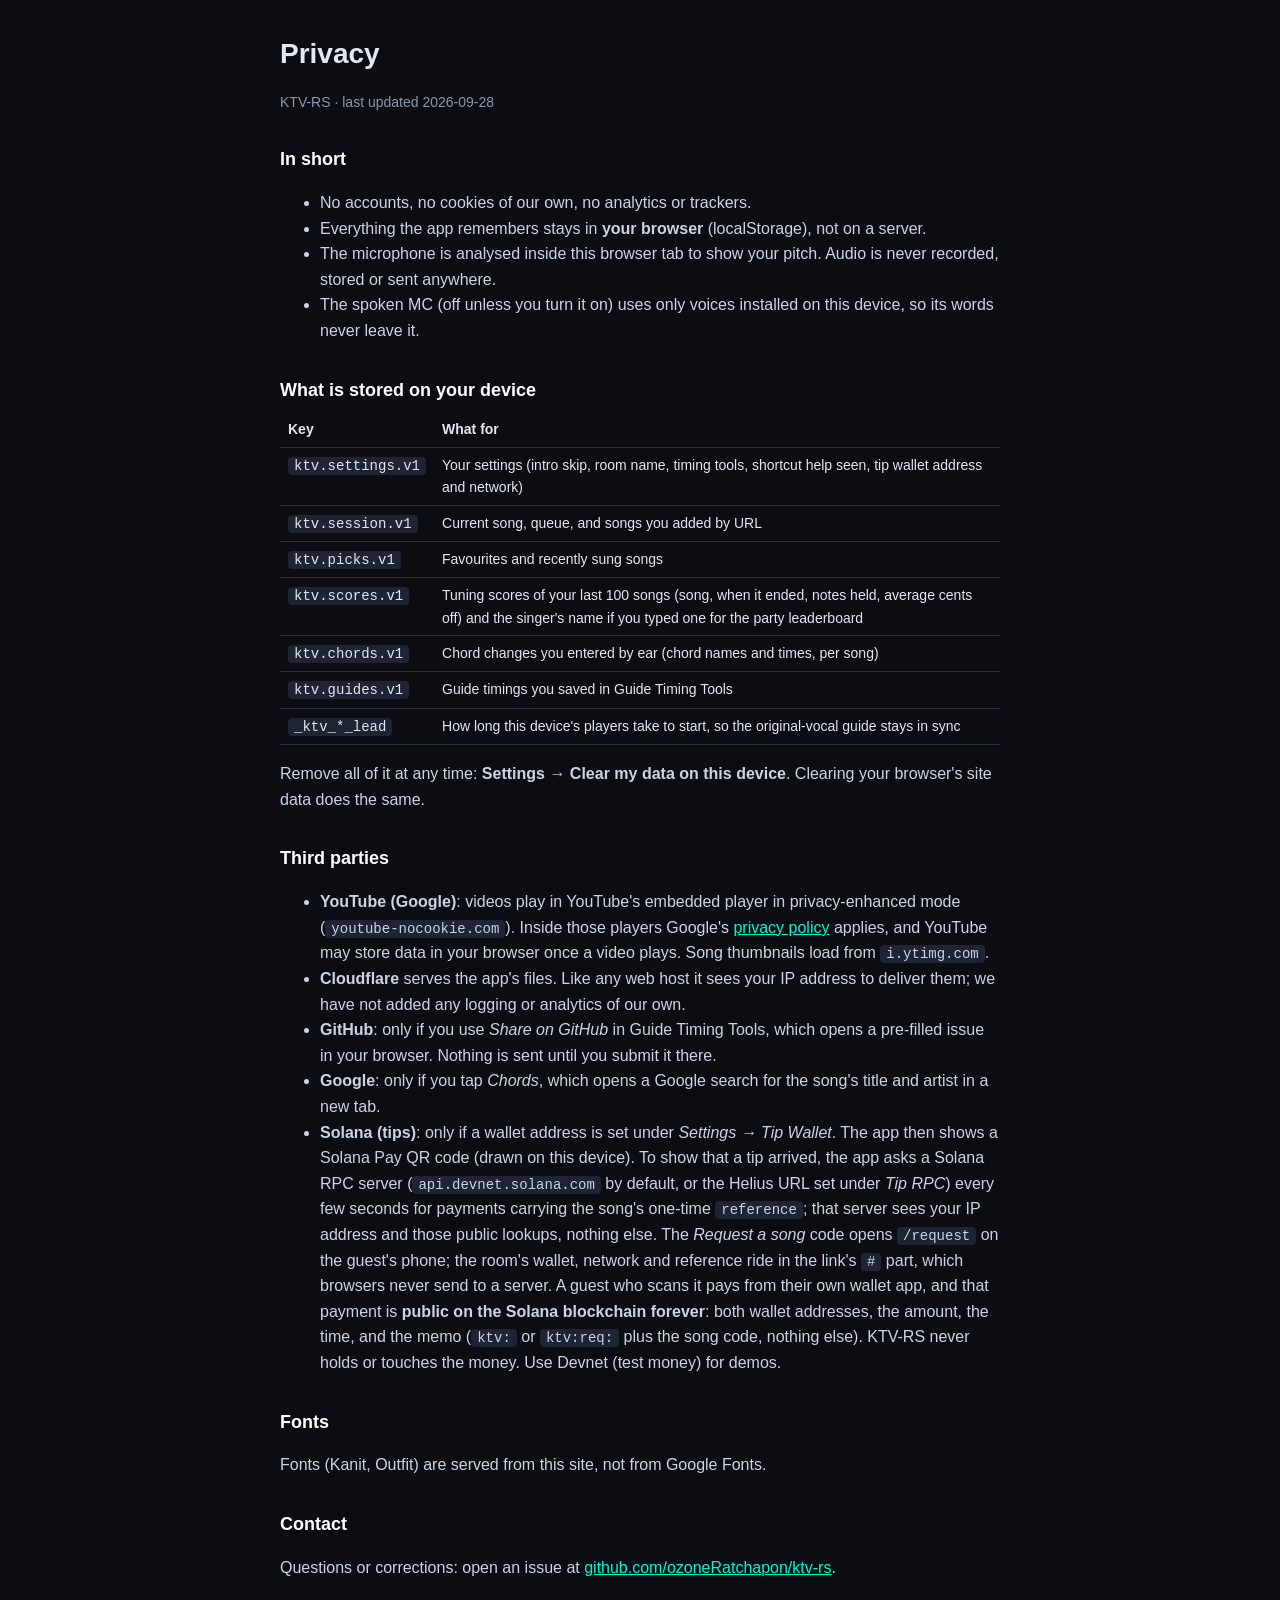
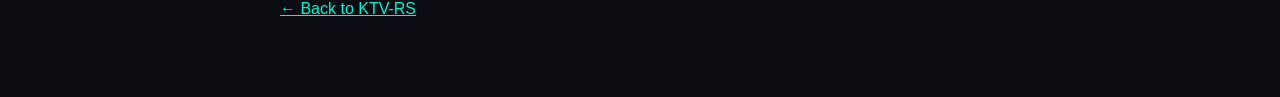
==== public/privacy.html @ 1d82f2d0 "feat: spoken MC (plan 003 A3) - template lines in Thai/English announce each song and the take score" ====
<!DOCTYPE html>
<html lang="en">
<head>
    <meta charset="UTF-8" />
    <meta name="viewport" content="width=device-width, initial-scale=1" />
    <title>Privacy · KTV-RS</title>
    <meta name="description" content="What KTV-RS stores, where, and what it never collects." />
    <link rel="icon" href="/favicon.ico" />
    <style>
        body { margin: 0; background: #0b0d13; color: #e2e8f0; font: 16px/1.6 -apple-system, BlinkMacSystemFont, "Segoe UI", Roboto, sans-serif; }
        main { max-width: 720px; margin: 0 auto; padding: 32px 20px 64px; }
        h1 { font-size: 28px; margin: 0 0 4px; }
        h2 { font-size: 18px; margin: 32px 0 8px; color: #ffffff; }
        p, li { color: #cbd5e1; }
        code { background: #1e2433; padding: 1px 6px; border-radius: 4px; font-size: 14px; }
        table { border-collapse: collapse; width: 100%; font-size: 14px; }
        th, td { text-align: left; padding: 6px 8px; border-bottom: 1px solid #2a3142; vertical-align: top; }
        a { color: #00f5d4; }
        .muted { color: #8a97ab; font-size: 14px; }
    </style>
</head>
<body>
<main>
    <h1>Privacy</h1>
    <p class="muted">KTV-RS · last updated 2026-09-28</p>

    <h2>In short</h2>
    <ul>
        <li>No accounts, no cookies of our own, no analytics or trackers.</li>
        <li>Everything the app remembers stays in <strong>your browser</strong> (localStorage), not on a server.</li>
        <li>The microphone is analysed inside this browser tab to show your pitch. Audio is never recorded, stored or sent anywhere.</li>
        <li>The spoken MC (off unless you turn it on) uses only voices installed on this device, so its words never leave it.</li>
    </ul>

    <h2>What is stored on your device</h2>
    <table>
        <tr><th>Key</th><th>What for</th></tr>
        <tr><td><code>ktv.settings.v1</code></td><td>Your settings (intro skip, room name, timing tools, shortcut help seen, tip wallet address and network)</td></tr>
        <tr><td><code>ktv.session.v1</code></td><td>Current song, queue, and songs you added by URL</td></tr>
        <tr><td><code>ktv.picks.v1</code></td><td>Favourites and recently sung songs</td></tr>
        <tr><td><code>ktv.scores.v1</code></td><td>Tuning scores of your last 100 songs (song, when it ended, notes held, average cents off) and the singer's name if you typed one for the party leaderboard</td></tr>
        <tr><td><code>ktv.chords.v1</code></td><td>Chord changes you entered by ear (chord names and times, per song)</td></tr>
        <tr><td><code>ktv.guides.v1</code></td><td>Guide timings you saved in Guide Timing Tools</td></tr>
        <tr><td><code>_ktv_*_lead</code></td><td>How long this device's players take to start, so the original-vocal guide stays in sync</td></tr>
    </table>
    <p>Remove all of it at any time: <strong>Settings → Clear my data on this device</strong>. Clearing your browser's site data does the same.</p>

    <h2>Third parties</h2>
    <ul>
        <li><strong>YouTube (Google)</strong>: videos play in YouTube's embedded player in privacy-enhanced mode
            (<code>youtube-nocookie.com</code>). Inside those players Google's
            <a href="https://policies.google.com/privacy" rel="noopener noreferrer">privacy policy</a> applies, and YouTube may store
            data in your browser once a video plays. Song thumbnails load from <code>i.ytimg.com</code>.</li>
        <li><strong>Cloudflare</strong> serves the app's files. Like any web host it sees your IP address to deliver them;
            we have not added any logging or analytics of our own.</li>
        <li><strong>GitHub</strong>: only if you use <em>Share on GitHub</em> in Guide Timing Tools, which opens a pre-filled issue
            in your browser. Nothing is sent until you submit it there.</li>
        <li><strong>Google</strong>: only if you tap <em>Chords</em>, which opens a Google search for the song's title and artist
            in a new tab.</li>
        <li><strong>Solana (tips)</strong>: only if a wallet address is set under <em>Settings → Tip Wallet</em>. The app then shows a
            Solana Pay QR code (drawn on this device). To show that a tip arrived, the app asks a Solana RPC server
            (<code>api.devnet.solana.com</code> by default, or the Helius URL set under <em>Tip RPC</em>) every few seconds
            for payments carrying the song's one-time <code>reference</code>; that server sees your IP address and those
            public lookups, nothing else. The <em>Request a song</em> code opens <code>/request</code> on the guest's
            phone; the room's wallet, network and reference ride in the link's <code>#</code> part, which browsers never send
            to a server. A guest who scans it pays from their own wallet app, and that
            payment is <strong>public on the Solana blockchain forever</strong>: both wallet addresses, the amount, the time, and the memo
            (<code>ktv:</code> or <code>ktv:req:</code> plus the song code, nothing else). KTV-RS never holds or touches the money. Use Devnet (test money)
            for demos.</li>
    </ul>

    <h2>Fonts</h2>
    <p>Fonts (Kanit, Outfit) are served from this site, not from Google Fonts.</p>

    <h2>Contact</h2>
    <p>Questions or corrections: open an issue at
        <a href="https://github.com/ozoneRatchapon/ktv-rs/issues" rel="noopener noreferrer">github.com/ozoneRatchapon/ktv-rs</a>.</p>

    <p><a href="/">← Back to KTV-RS</a></p>
</main>
</body>
</html>
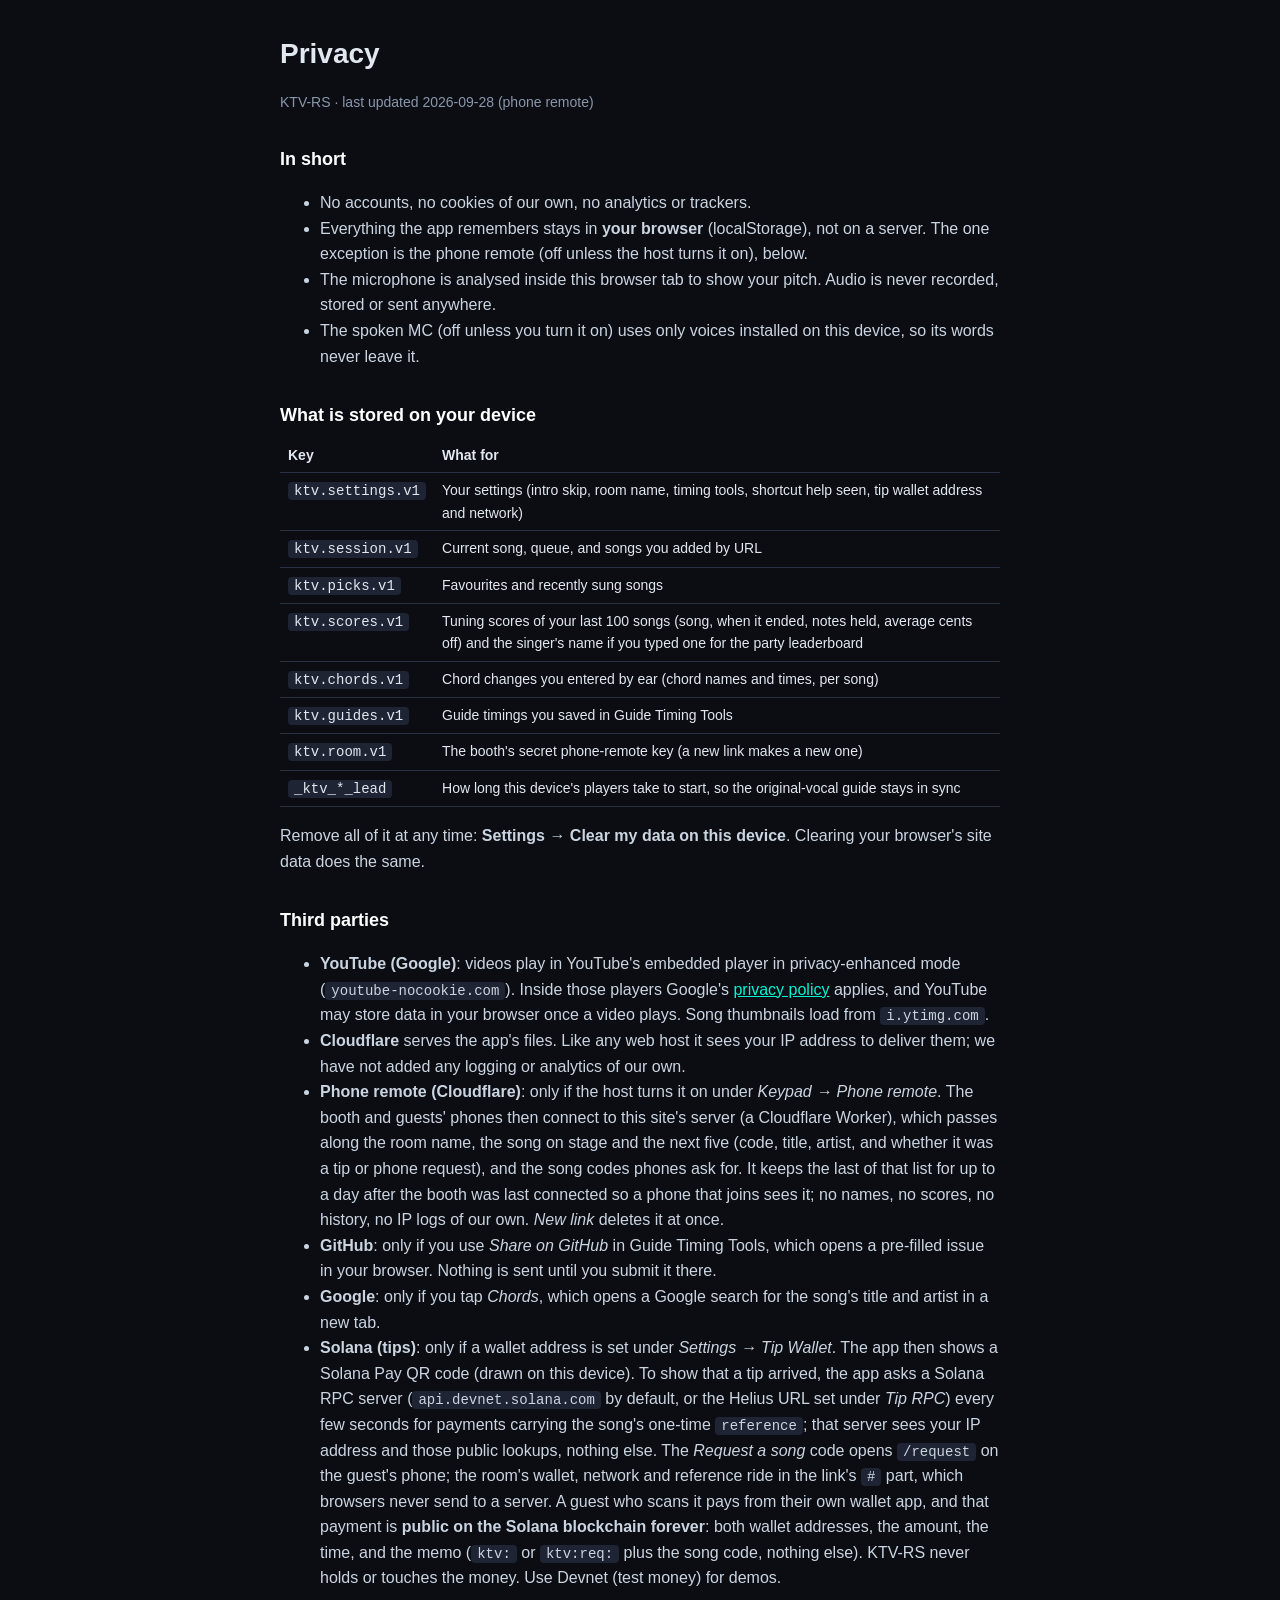
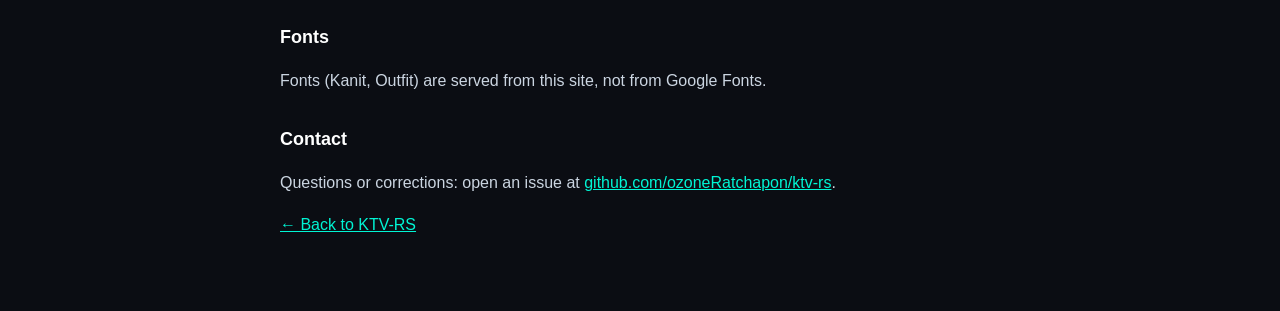
==== commit 3e83c691: "feat: phone remote over a Cloudflare Worker + Durable Object room (queue from a phone; skip/pause/re" ====
--- a/public/privacy.html
+++ b/public/privacy.html
@@ -22,12 +22,13 @@
 <body>
 <main>
     <h1>Privacy</h1>
-    <p class="muted">KTV-RS · last updated 2026-09-28</p>
+    <p class="muted">KTV-RS · last updated 2026-09-28 (phone remote)</p>
 
     <h2>In short</h2>
     <ul>
         <li>No accounts, no cookies of our own, no analytics or trackers.</li>
-        <li>Everything the app remembers stays in <strong>your browser</strong> (localStorage), not on a server.</li>
+        <li>Everything the app remembers stays in <strong>your browser</strong> (localStorage), not on a server. The one exception
+            is the phone remote (off unless the host turns it on), below.</li>
         <li>The microphone is analysed inside this browser tab to show your pitch. Audio is never recorded, stored or sent anywhere.</li>
         <li>The spoken MC (off unless you turn it on) uses only voices installed on this device, so its words never leave it.</li>
     </ul>
@@ -41,6 +42,7 @@
         <tr><td><code>ktv.scores.v1</code></td><td>Tuning scores of your last 100 songs (song, when it ended, notes held, average cents off) and the singer's name if you typed one for the party leaderboard</td></tr>
         <tr><td><code>ktv.chords.v1</code></td><td>Chord changes you entered by ear (chord names and times, per song)</td></tr>
         <tr><td><code>ktv.guides.v1</code></td><td>Guide timings you saved in Guide Timing Tools</td></tr>
+        <tr><td><code>ktv.room.v1</code></td><td>The booth's secret phone-remote key (a new link makes a new one)</td></tr>
         <tr><td><code>_ktv_*_lead</code></td><td>How long this device's players take to start, so the original-vocal guide stays in sync</td></tr>
     </table>
     <p>Remove all of it at any time: <strong>Settings → Clear my data on this device</strong>. Clearing your browser's site data does the same.</p>
@@ -53,6 +55,11 @@
             data in your browser once a video plays. Song thumbnails load from <code>i.ytimg.com</code>.</li>
         <li><strong>Cloudflare</strong> serves the app's files. Like any web host it sees your IP address to deliver them;
             we have not added any logging or analytics of our own.</li>
+        <li><strong>Phone remote (Cloudflare)</strong>: only if the host turns it on under <em>Keypad → Phone remote</em>. The booth
+            and guests' phones then connect to this site's server (a Cloudflare Worker), which passes along the room name, the
+            song on stage and the next five (code, title, artist, and whether it was a tip or phone request), and the song codes
+            phones ask for. It keeps the last of that list for up to a day after the booth was last connected so a phone that
+            joins sees it; no names, no scores, no history, no IP logs of our own. <em>New link</em> deletes it at once.</li>
         <li><strong>GitHub</strong>: only if you use <em>Share on GitHub</em> in Guide Timing Tools, which opens a pre-filled issue
             in your browser. Nothing is sent until you submit it there.</li>
         <li><strong>Google</strong>: only if you tap <em>Chords</em>, which opens a Google search for the song's title and artist
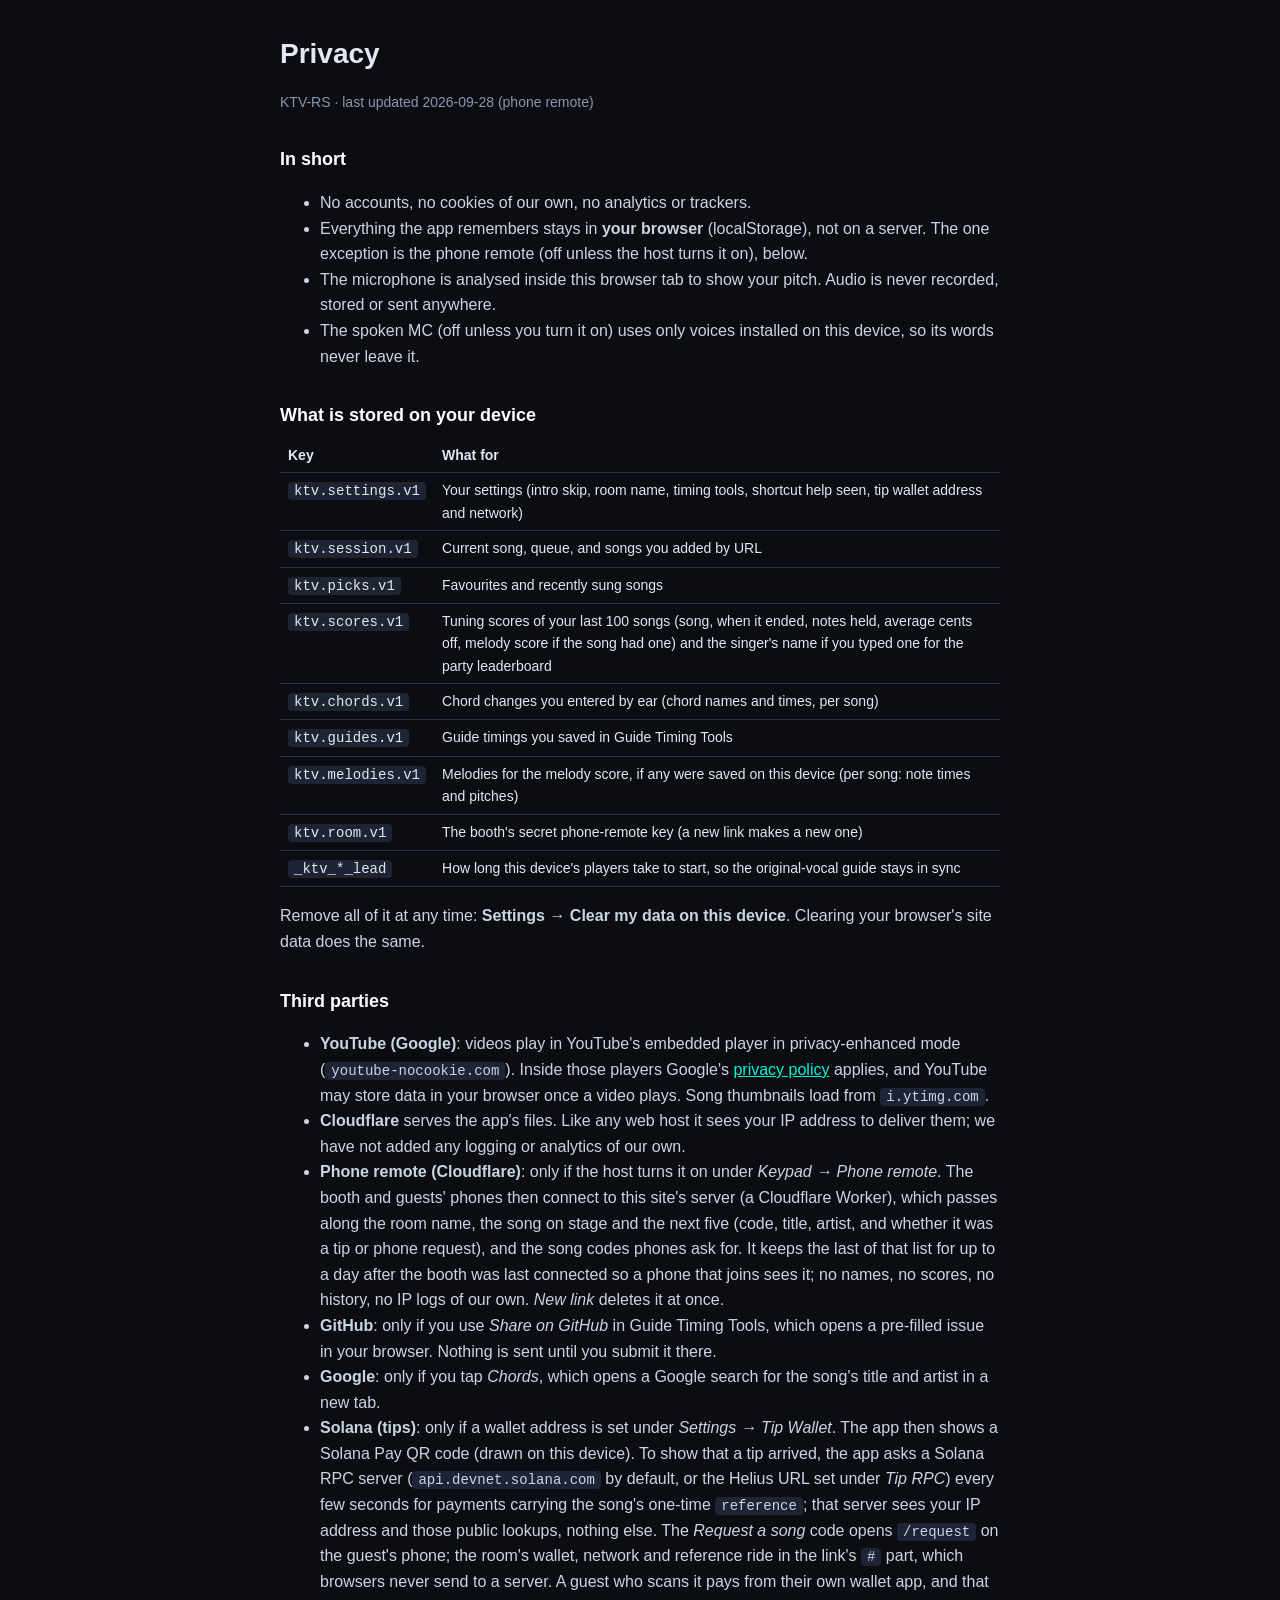
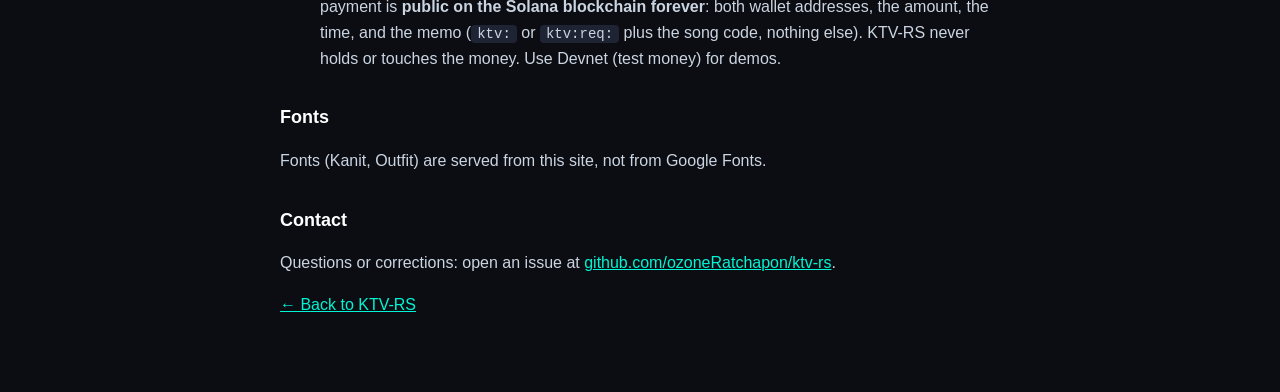
==== commit dc9554b0: "feat: melody score engine with octave-tolerant matching and the tune in the note lane (data source p" ====
--- a/public/privacy.html
+++ b/public/privacy.html
@@ -39,9 +39,10 @@
         <tr><td><code>ktv.settings.v1</code></td><td>Your settings (intro skip, room name, timing tools, shortcut help seen, tip wallet address and network)</td></tr>
         <tr><td><code>ktv.session.v1</code></td><td>Current song, queue, and songs you added by URL</td></tr>
         <tr><td><code>ktv.picks.v1</code></td><td>Favourites and recently sung songs</td></tr>
-        <tr><td><code>ktv.scores.v1</code></td><td>Tuning scores of your last 100 songs (song, when it ended, notes held, average cents off) and the singer's name if you typed one for the party leaderboard</td></tr>
+        <tr><td><code>ktv.scores.v1</code></td><td>Tuning scores of your last 100 songs (song, when it ended, notes held, average cents off, melody score if the song had one) and the singer's name if you typed one for the party leaderboard</td></tr>
         <tr><td><code>ktv.chords.v1</code></td><td>Chord changes you entered by ear (chord names and times, per song)</td></tr>
         <tr><td><code>ktv.guides.v1</code></td><td>Guide timings you saved in Guide Timing Tools</td></tr>
+        <tr><td><code>ktv.melodies.v1</code></td><td>Melodies for the melody score, if any were saved on this device (per song: note times and pitches)</td></tr>
         <tr><td><code>ktv.room.v1</code></td><td>The booth's secret phone-remote key (a new link makes a new one)</td></tr>
         <tr><td><code>_ktv_*_lead</code></td><td>How long this device's players take to start, so the original-vocal guide stays in sync</td></tr>
     </table>
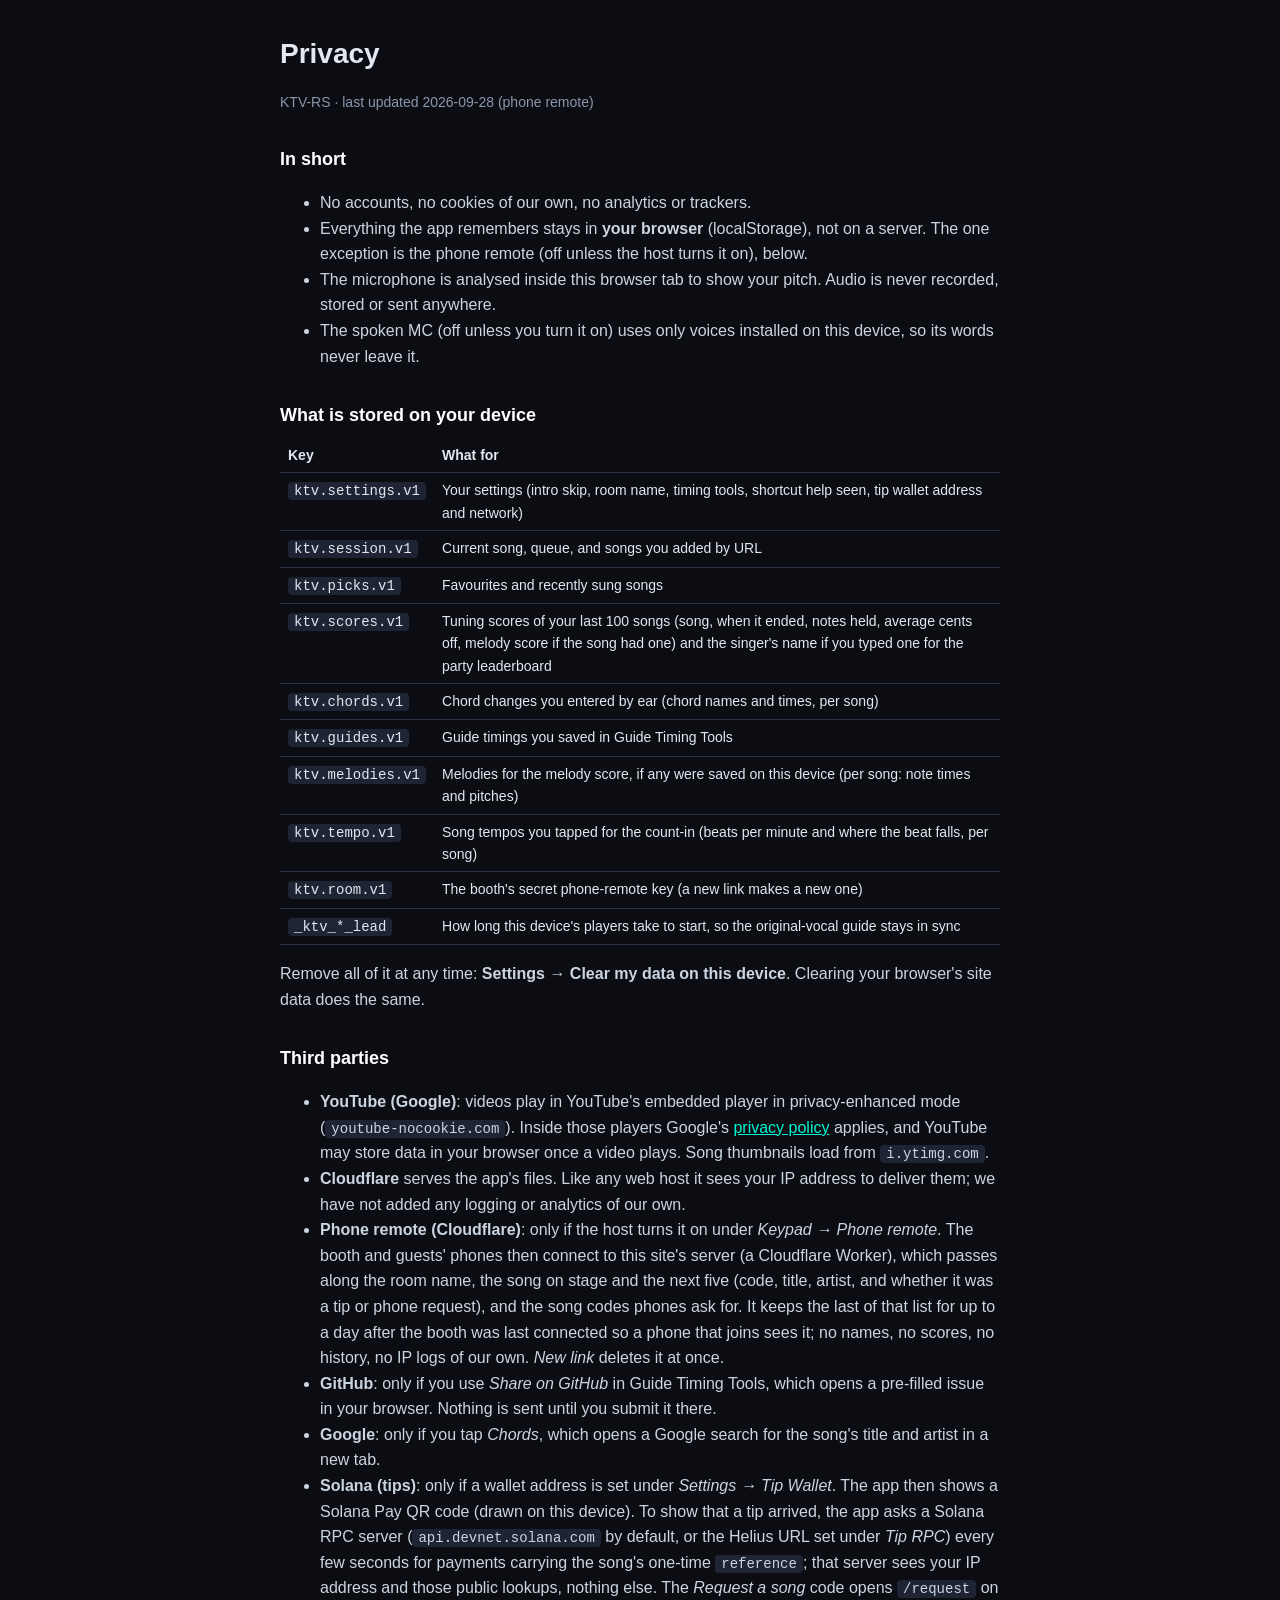
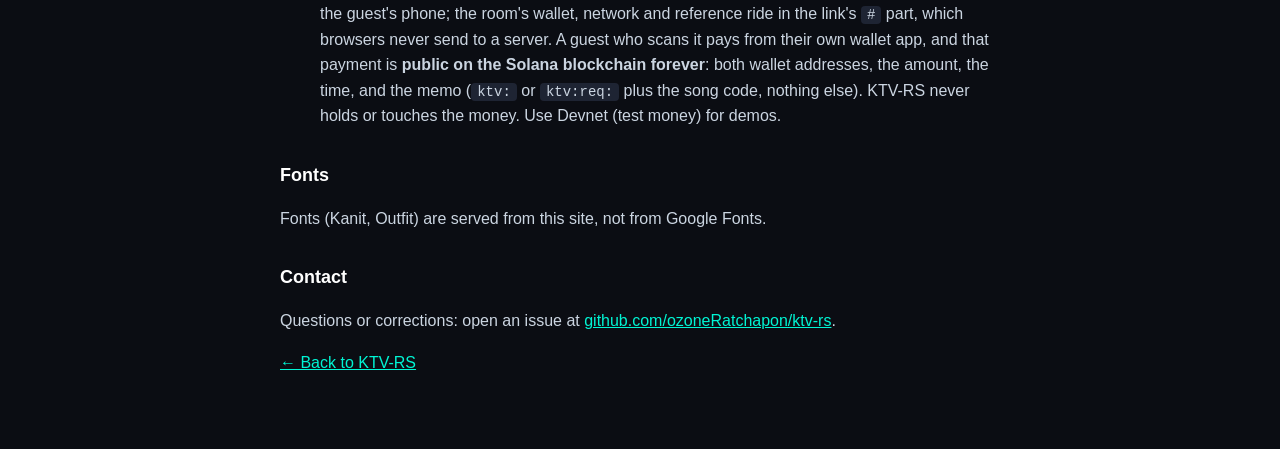
==== commit 243658f6: "feat: tap tempo + count-in for practice loops; fractional seeks (v0.32.0) Co-Authored-By: Claude Opu" ====
--- a/public/privacy.html
+++ b/public/privacy.html
@@ -43,6 +43,7 @@
         <tr><td><code>ktv.chords.v1</code></td><td>Chord changes you entered by ear (chord names and times, per song)</td></tr>
         <tr><td><code>ktv.guides.v1</code></td><td>Guide timings you saved in Guide Timing Tools</td></tr>
         <tr><td><code>ktv.melodies.v1</code></td><td>Melodies for the melody score, if any were saved on this device (per song: note times and pitches)</td></tr>
+        <tr><td><code>ktv.tempo.v1</code></td><td>Song tempos you tapped for the count-in (beats per minute and where the beat falls, per song)</td></tr>
         <tr><td><code>ktv.room.v1</code></td><td>The booth's secret phone-remote key (a new link makes a new one)</td></tr>
         <tr><td><code>_ktv_*_lead</code></td><td>How long this device's players take to start, so the original-vocal guide stays in sync</td></tr>
     </table>
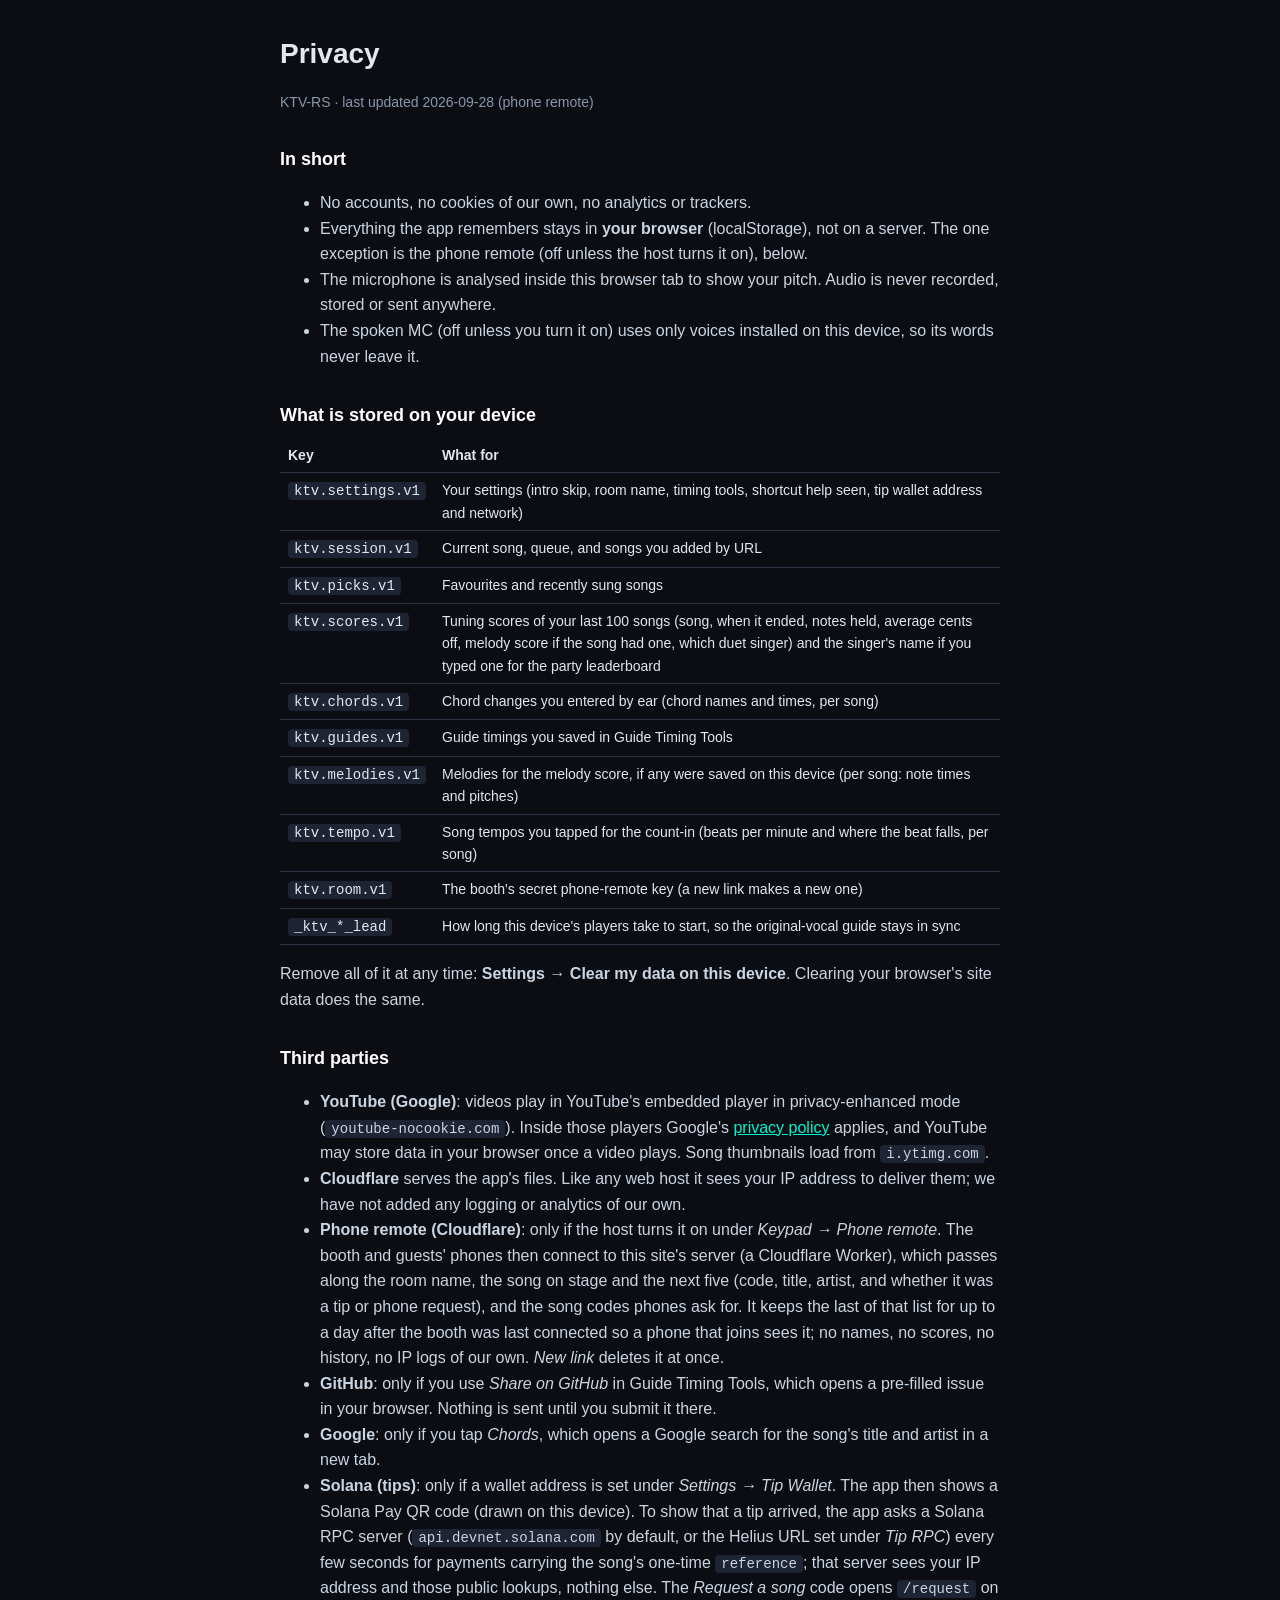
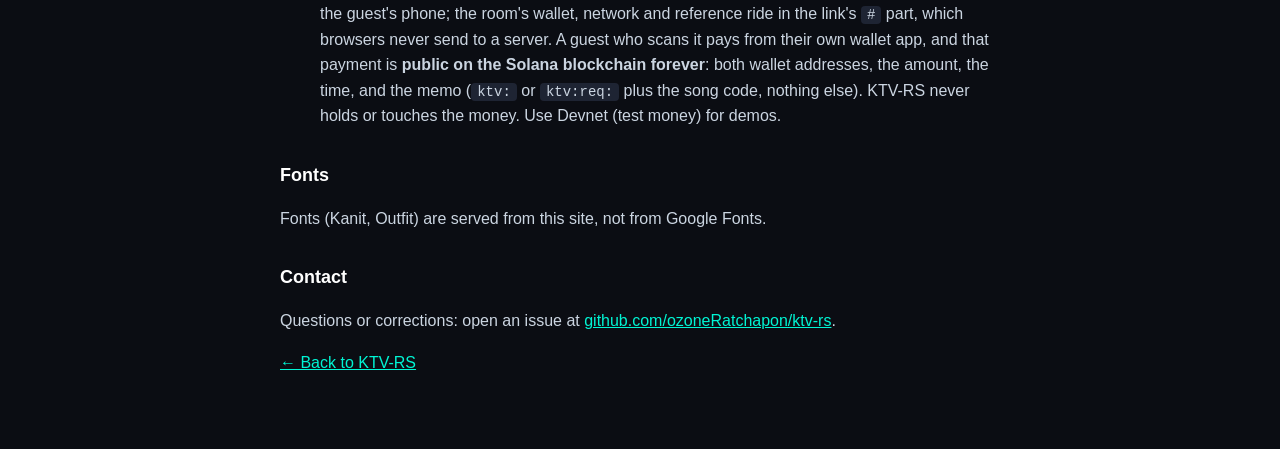
==== commit 21272f3f: "feat: duet on a stereo two-mic receiver, each singer scored, carded and named on their own (v0.33.0)" ====
--- a/public/privacy.html
+++ b/public/privacy.html
@@ -39,7 +39,7 @@
         <tr><td><code>ktv.settings.v1</code></td><td>Your settings (intro skip, room name, timing tools, shortcut help seen, tip wallet address and network)</td></tr>
         <tr><td><code>ktv.session.v1</code></td><td>Current song, queue, and songs you added by URL</td></tr>
         <tr><td><code>ktv.picks.v1</code></td><td>Favourites and recently sung songs</td></tr>
-        <tr><td><code>ktv.scores.v1</code></td><td>Tuning scores of your last 100 songs (song, when it ended, notes held, average cents off, melody score if the song had one) and the singer's name if you typed one for the party leaderboard</td></tr>
+        <tr><td><code>ktv.scores.v1</code></td><td>Tuning scores of your last 100 songs (song, when it ended, notes held, average cents off, melody score if the song had one, which duet singer) and the singer's name if you typed one for the party leaderboard</td></tr>
         <tr><td><code>ktv.chords.v1</code></td><td>Chord changes you entered by ear (chord names and times, per song)</td></tr>
         <tr><td><code>ktv.guides.v1</code></td><td>Guide timings you saved in Guide Timing Tools</td></tr>
         <tr><td><code>ktv.melodies.v1</code></td><td>Melodies for the melody score, if any were saved on this device (per song: note times and pitches)</td></tr>
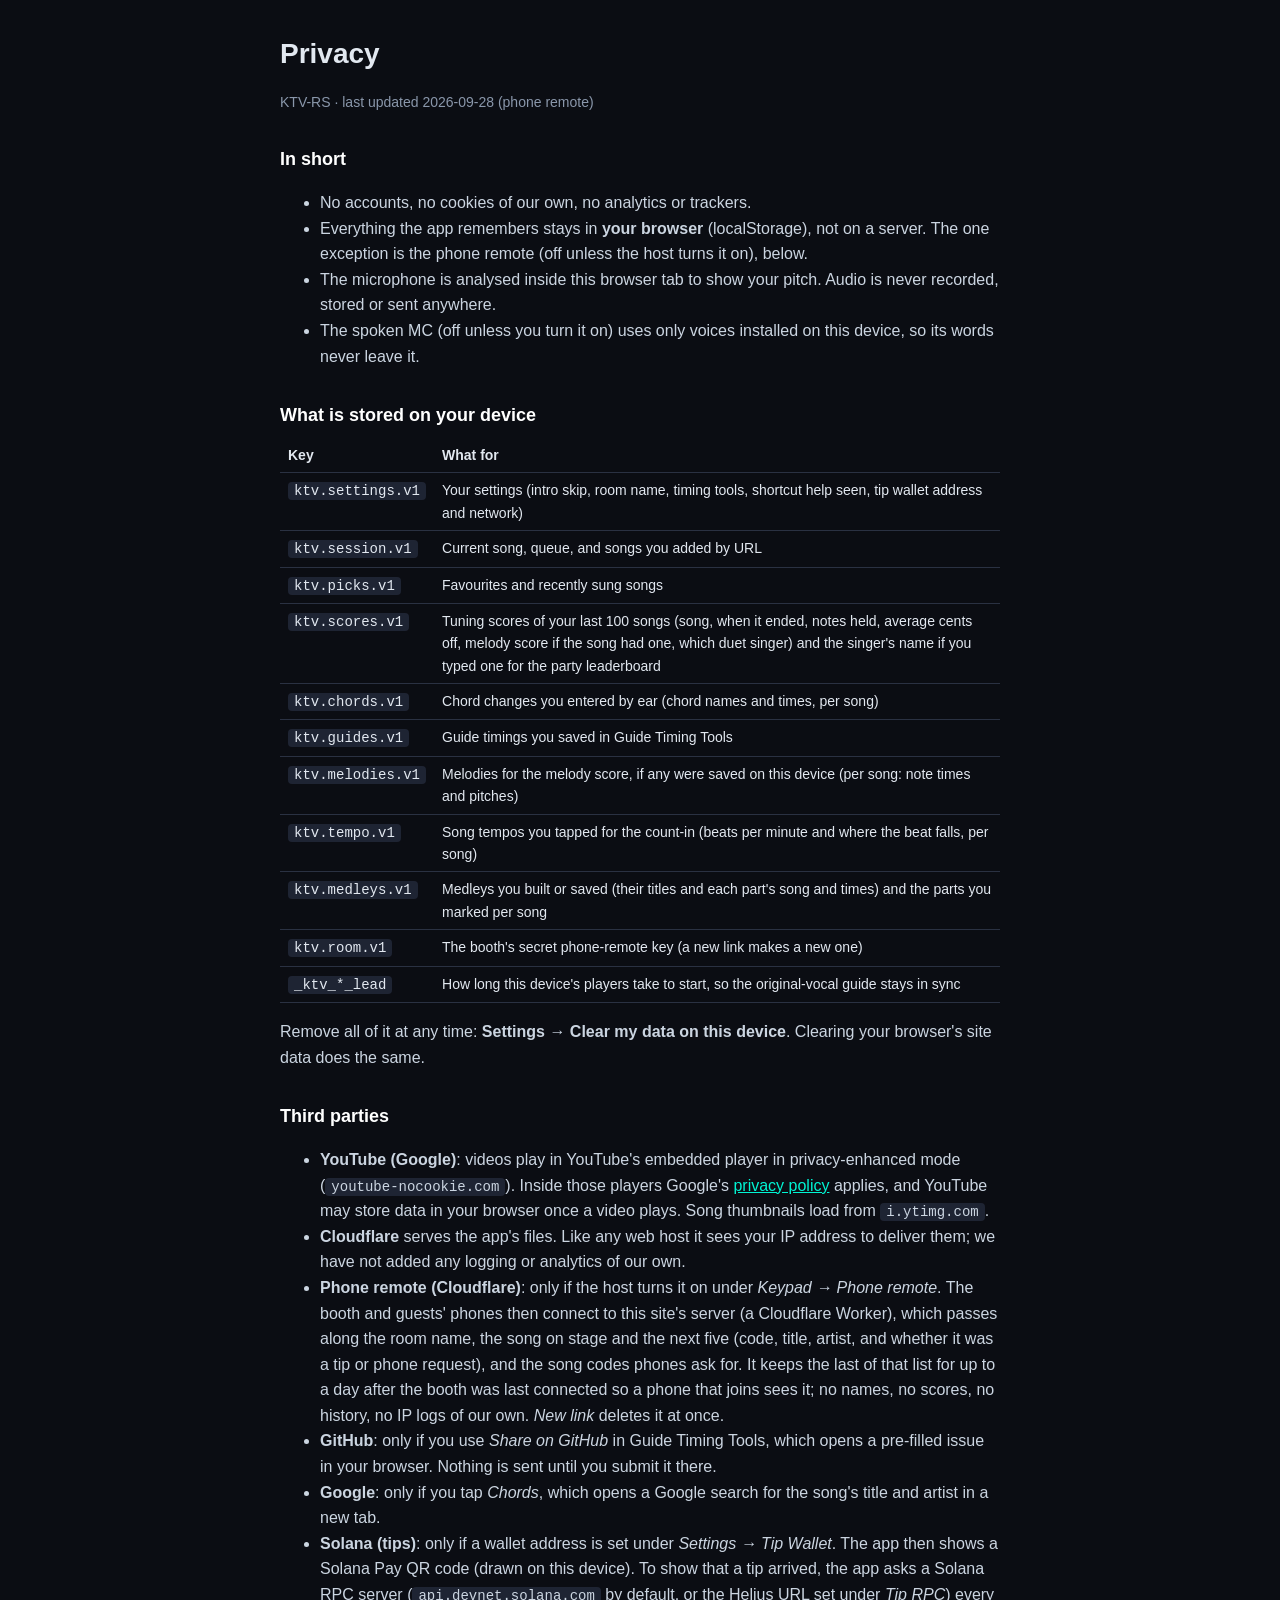
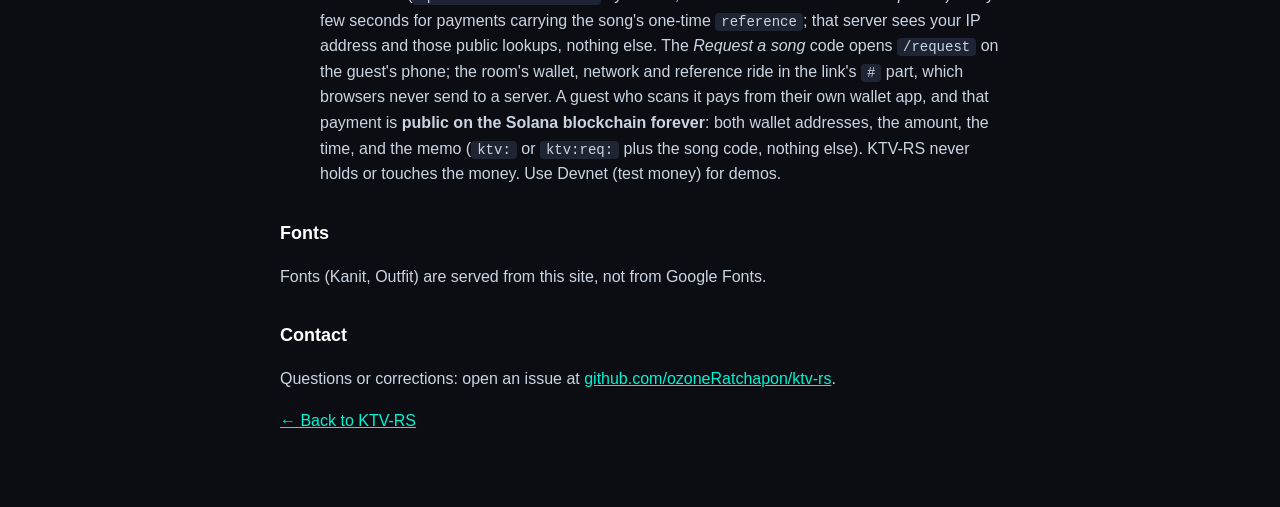
==== commit a3096e6a: "feat: medley, parts of several songs back to back with fades; marked parts win over guesses (v0.37.0" ====
--- a/public/privacy.html
+++ b/public/privacy.html
@@ -44,6 +44,7 @@
         <tr><td><code>ktv.guides.v1</code></td><td>Guide timings you saved in Guide Timing Tools</td></tr>
         <tr><td><code>ktv.melodies.v1</code></td><td>Melodies for the melody score, if any were saved on this device (per song: note times and pitches)</td></tr>
         <tr><td><code>ktv.tempo.v1</code></td><td>Song tempos you tapped for the count-in (beats per minute and where the beat falls, per song)</td></tr>
+        <tr><td><code>ktv.medleys.v1</code></td><td>Medleys you built or saved (their titles and each part's song and times) and the parts you marked per song</td></tr>
         <tr><td><code>ktv.room.v1</code></td><td>The booth's secret phone-remote key (a new link makes a new one)</td></tr>
         <tr><td><code>_ktv_*_lead</code></td><td>How long this device's players take to start, so the original-vocal guide stays in sync</td></tr>
     </table>
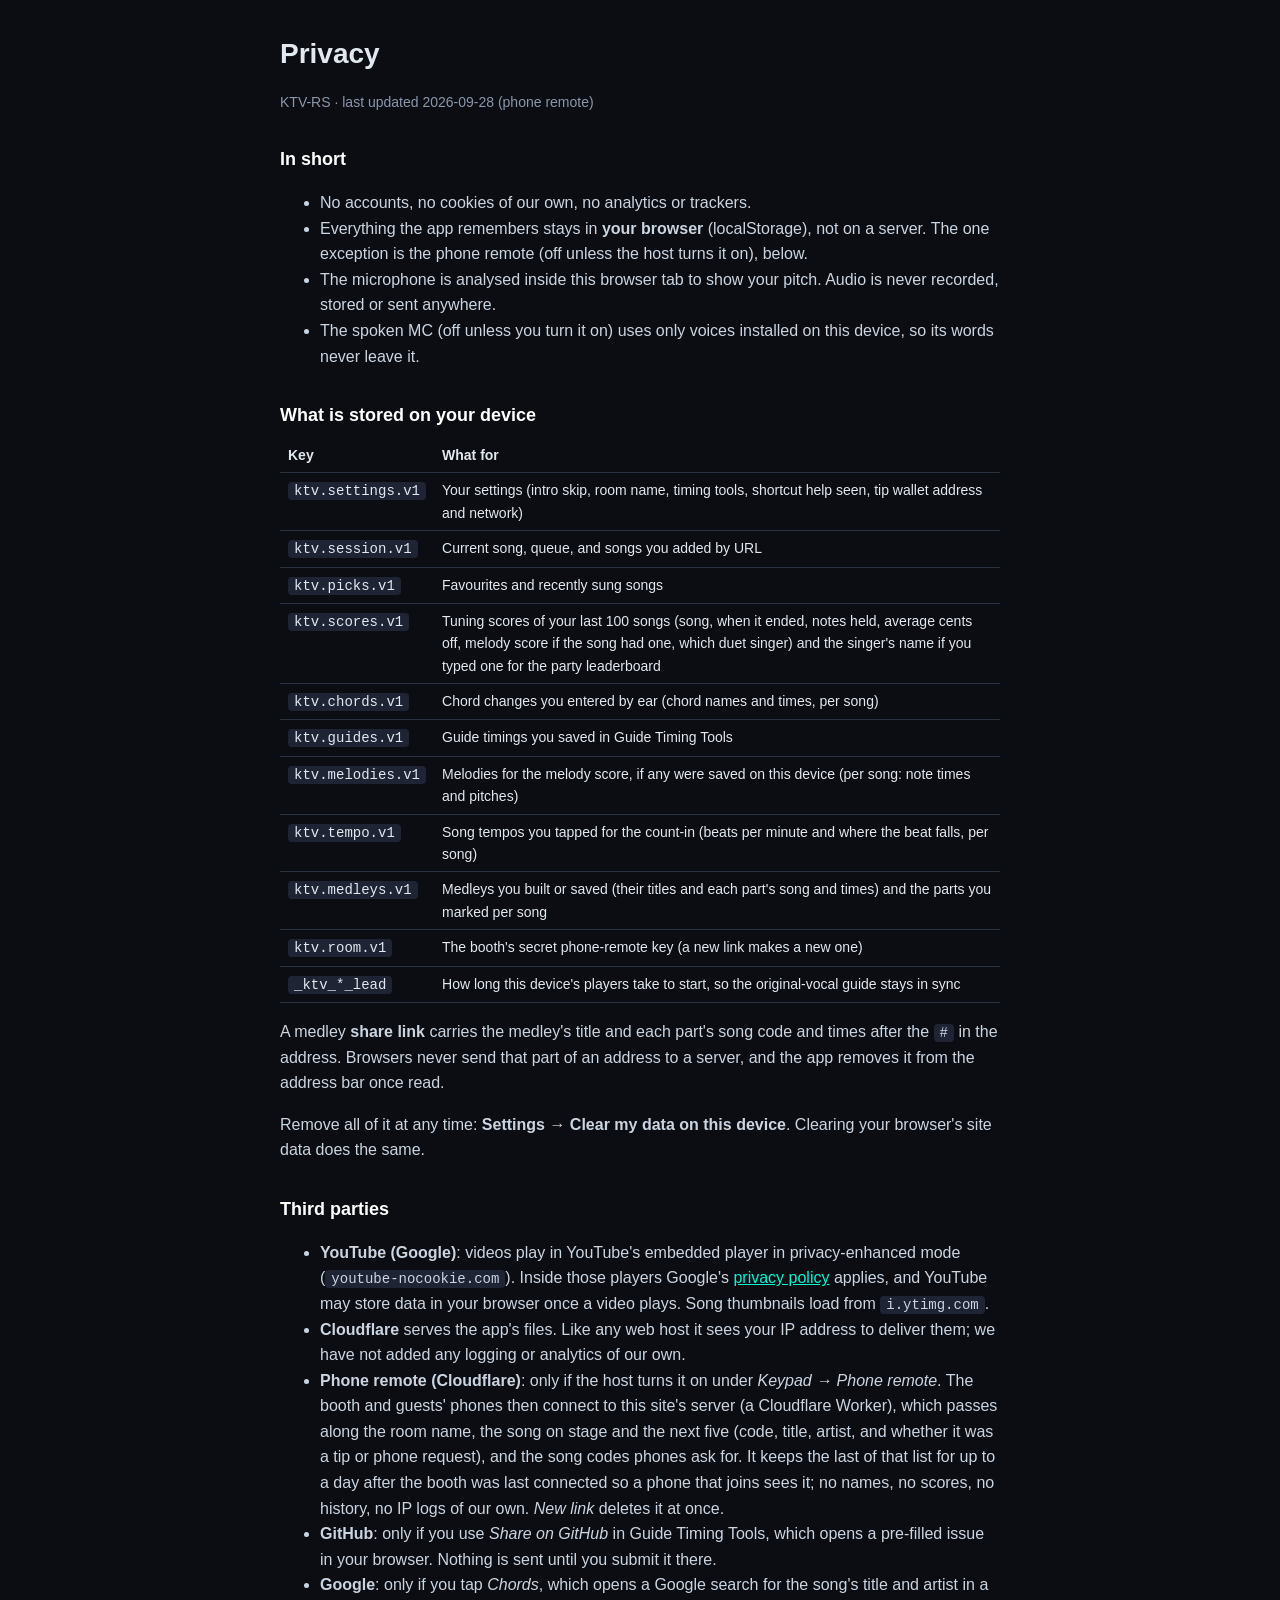
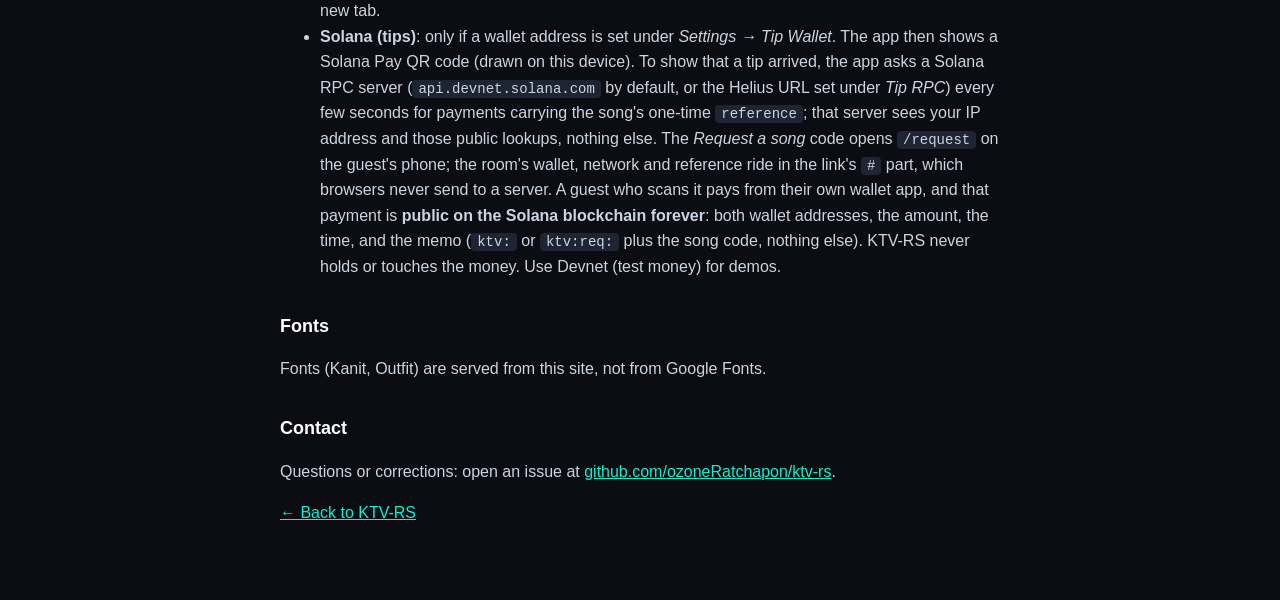
==== commit aec37bd1: "feat: share a medley by link; copy buttons say when the browser blocks the copy (v0.38.0) Co-Authore" ====
--- a/public/privacy.html
+++ b/public/privacy.html
@@ -48,6 +48,7 @@
         <tr><td><code>ktv.room.v1</code></td><td>The booth's secret phone-remote key (a new link makes a new one)</td></tr>
         <tr><td><code>_ktv_*_lead</code></td><td>How long this device's players take to start, so the original-vocal guide stays in sync</td></tr>
     </table>
+    <p>A medley <strong>share link</strong> carries the medley's title and each part's song code and times after the <code>#</code> in the address. Browsers never send that part of an address to a server, and the app removes it from the address bar once read.</p>
     <p>Remove all of it at any time: <strong>Settings → Clear my data on this device</strong>. Clearing your browser's site data does the same.</p>
 
     <h2>Third parties</h2>
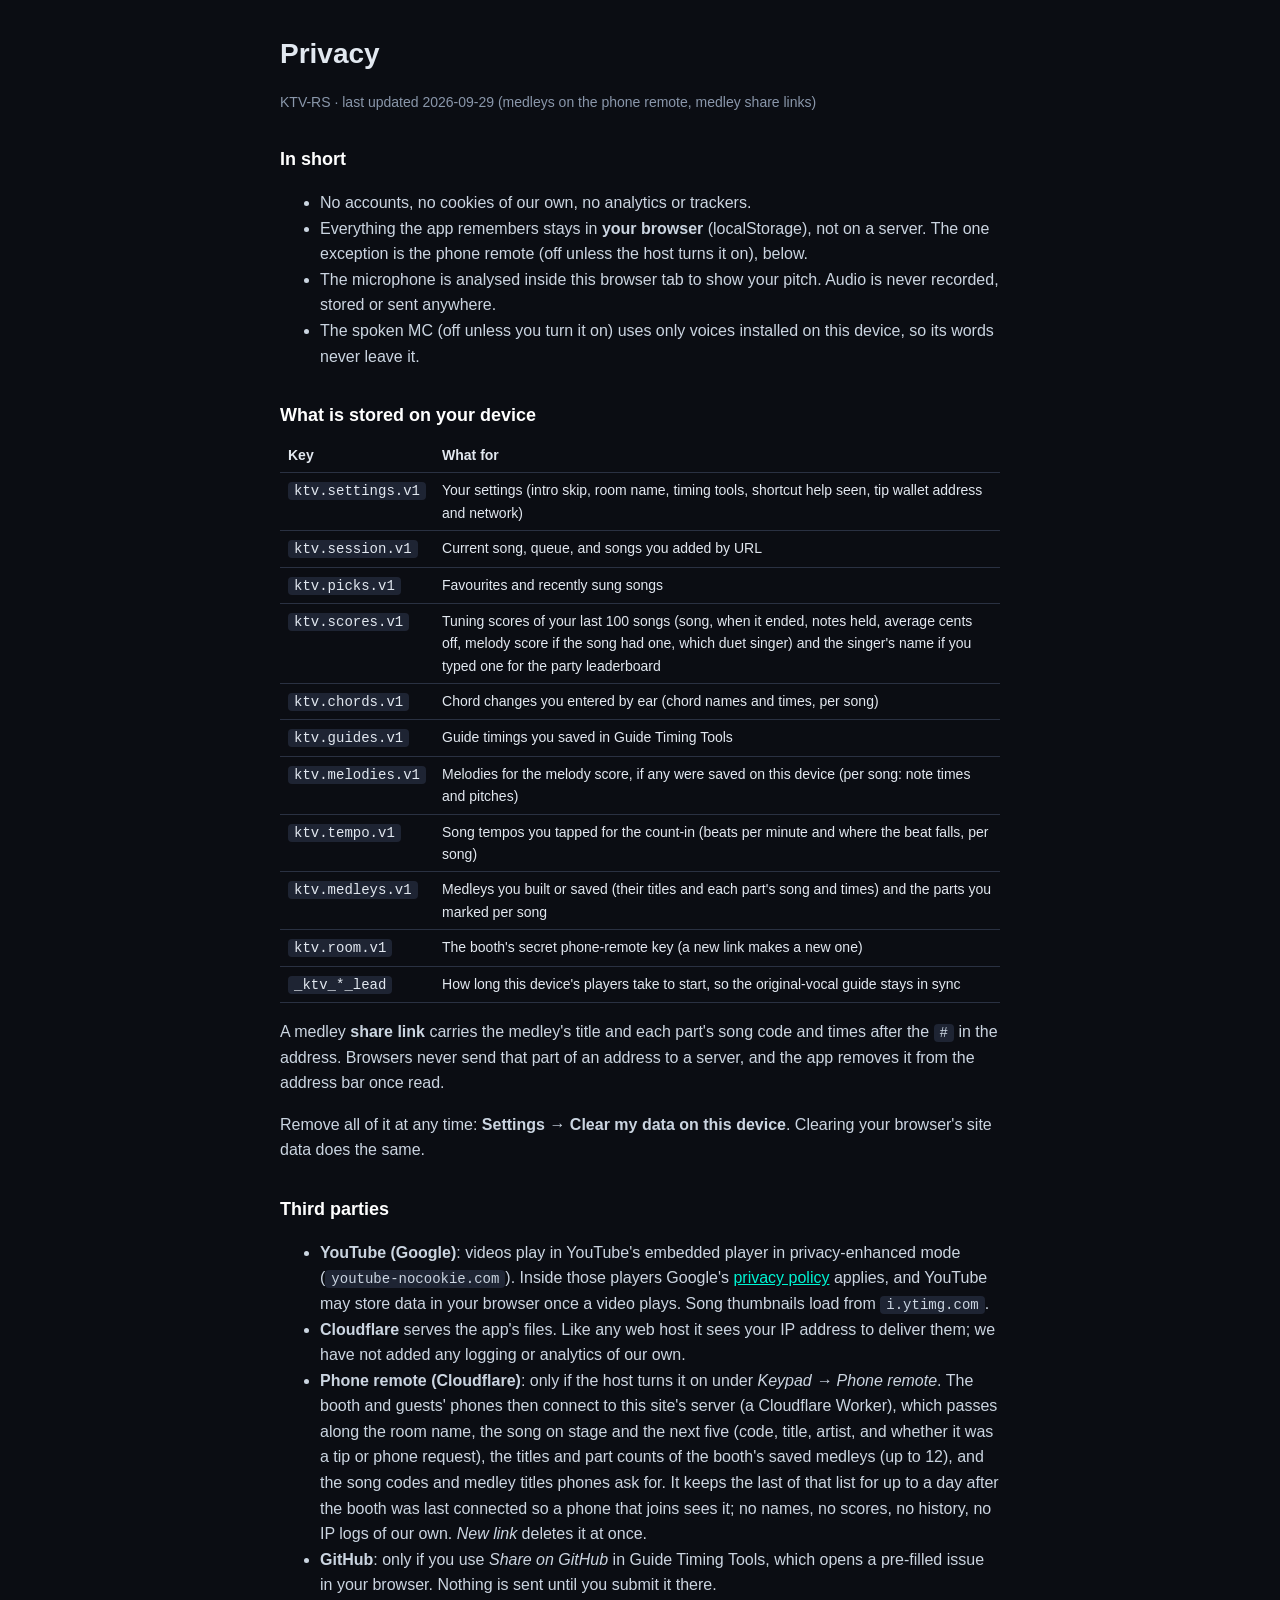
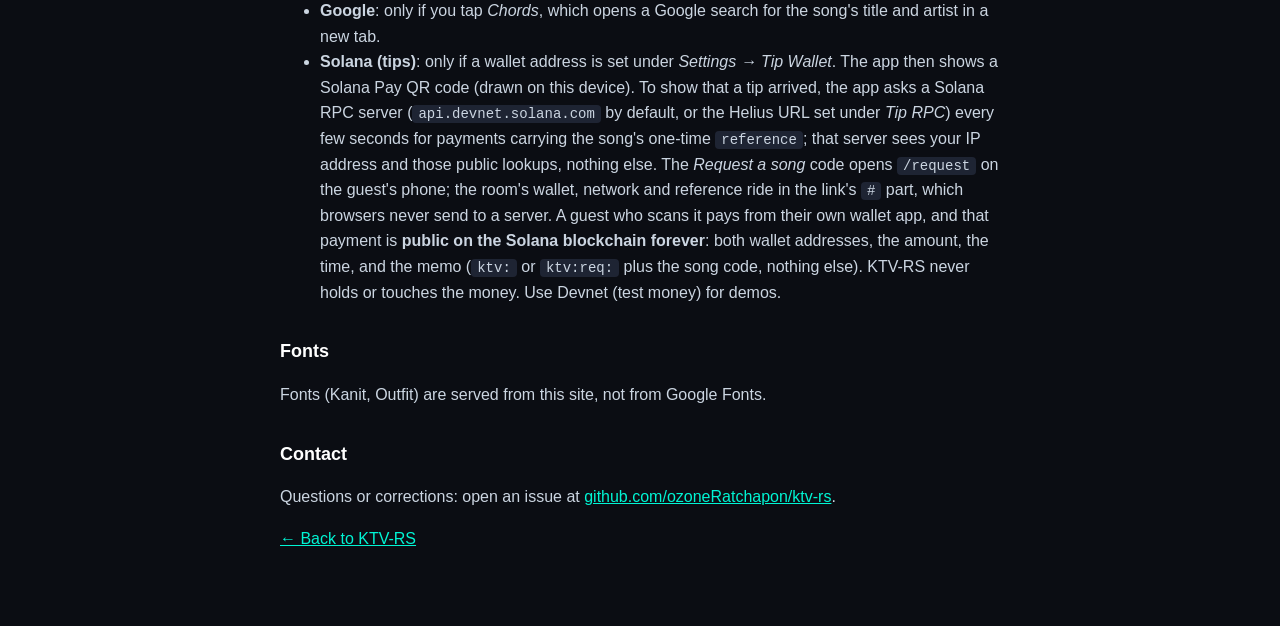
==== commit 951d38c0: "feat: queue a saved medley from the phone remote (v0.40.0) Co-Authored-By: Claude Opus 5.5 <noreply@" ====
--- a/public/privacy.html
+++ b/public/privacy.html
@@ -22,7 +22,7 @@
 <body>
 <main>
     <h1>Privacy</h1>
-    <p class="muted">KTV-RS · last updated 2026-09-28 (phone remote)</p>
+    <p class="muted">KTV-RS · last updated 2026-09-29 (medleys on the phone remote, medley share links)</p>
 
     <h2>In short</h2>
     <ul>
@@ -61,8 +61,8 @@
             we have not added any logging or analytics of our own.</li>
         <li><strong>Phone remote (Cloudflare)</strong>: only if the host turns it on under <em>Keypad → Phone remote</em>. The booth
             and guests' phones then connect to this site's server (a Cloudflare Worker), which passes along the room name, the
-            song on stage and the next five (code, title, artist, and whether it was a tip or phone request), and the song codes
-            phones ask for. It keeps the last of that list for up to a day after the booth was last connected so a phone that
+            song on stage and the next five (code, title, artist, and whether it was a tip or phone request), the titles and part
+            counts of the booth's saved medleys (up to 12), and the song codes and medley titles phones ask for. It keeps the last of that list for up to a day after the booth was last connected so a phone that
             joins sees it; no names, no scores, no history, no IP logs of our own. <em>New link</em> deletes it at once.</li>
         <li><strong>GitHub</strong>: only if you use <em>Share on GitHub</em> in Guide Timing Tools, which opens a pre-filled issue
             in your browser. Nothing is sent until you submit it there.</li>
